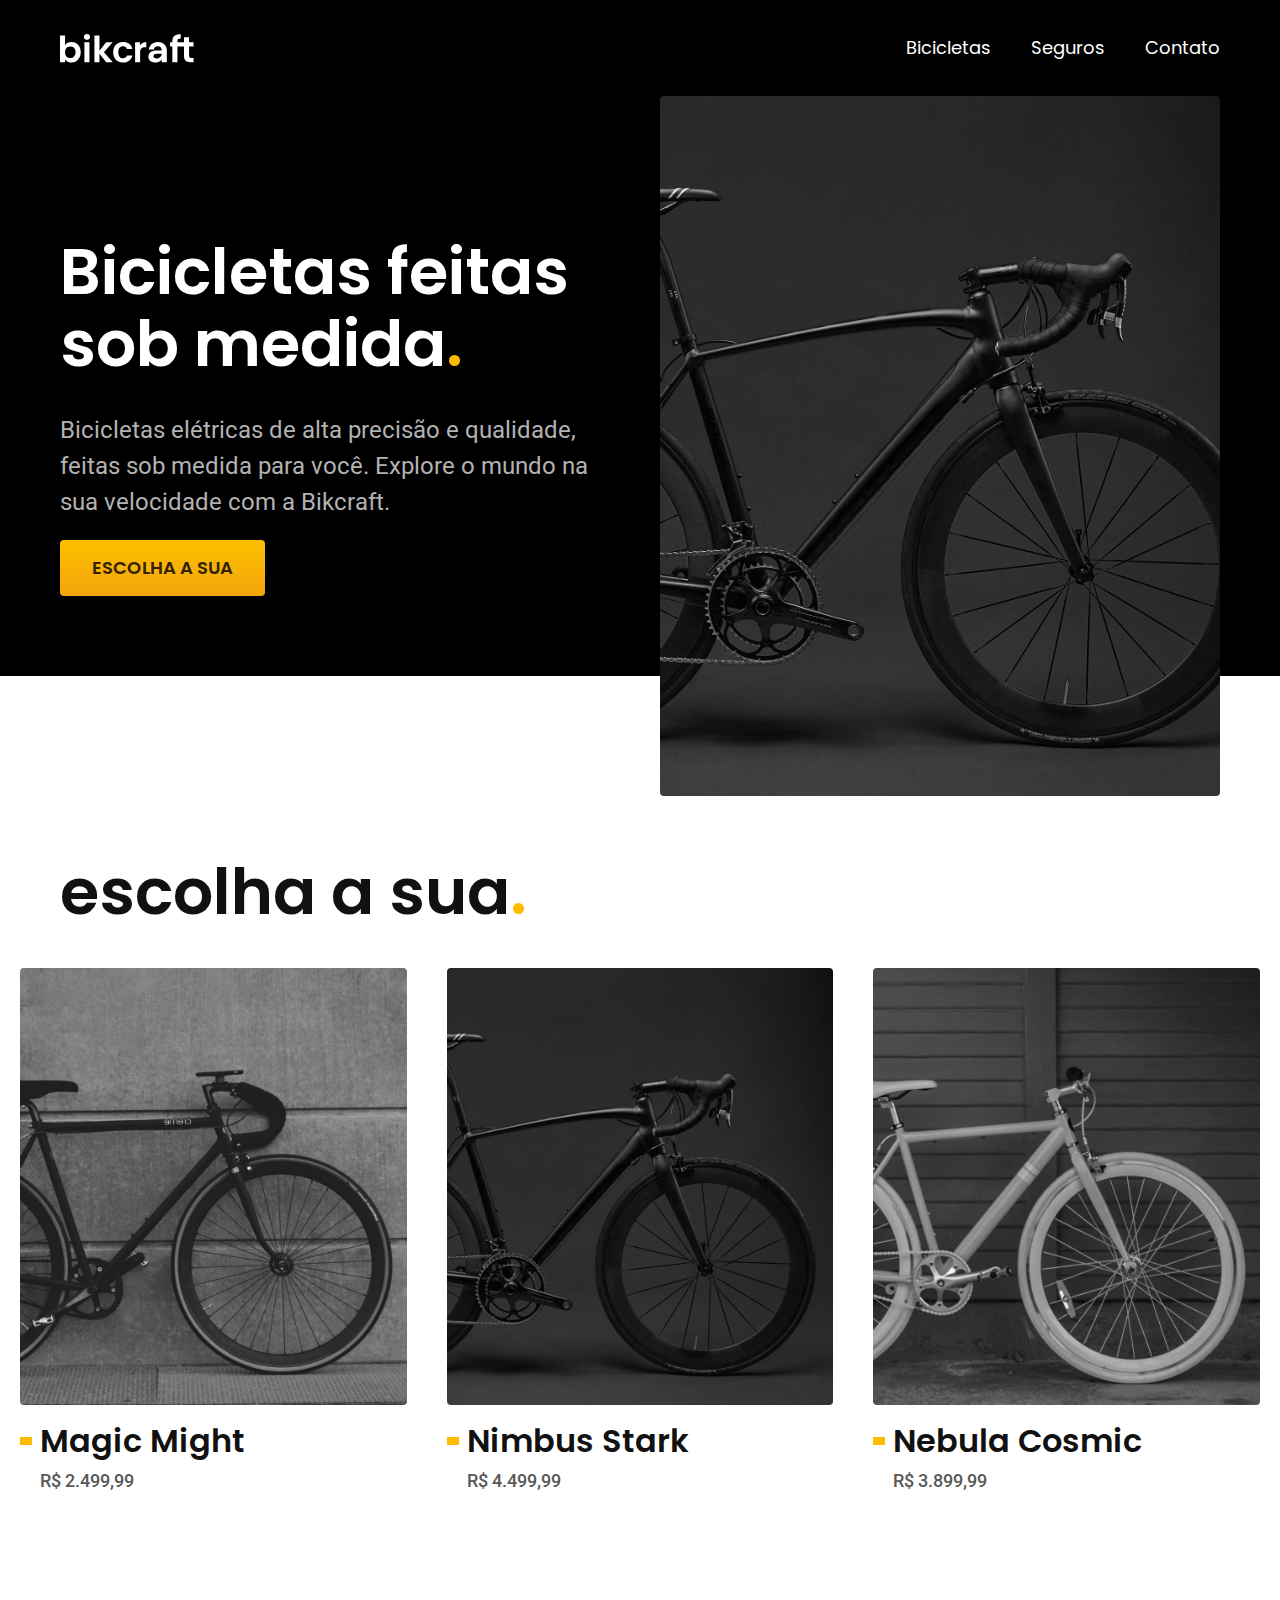
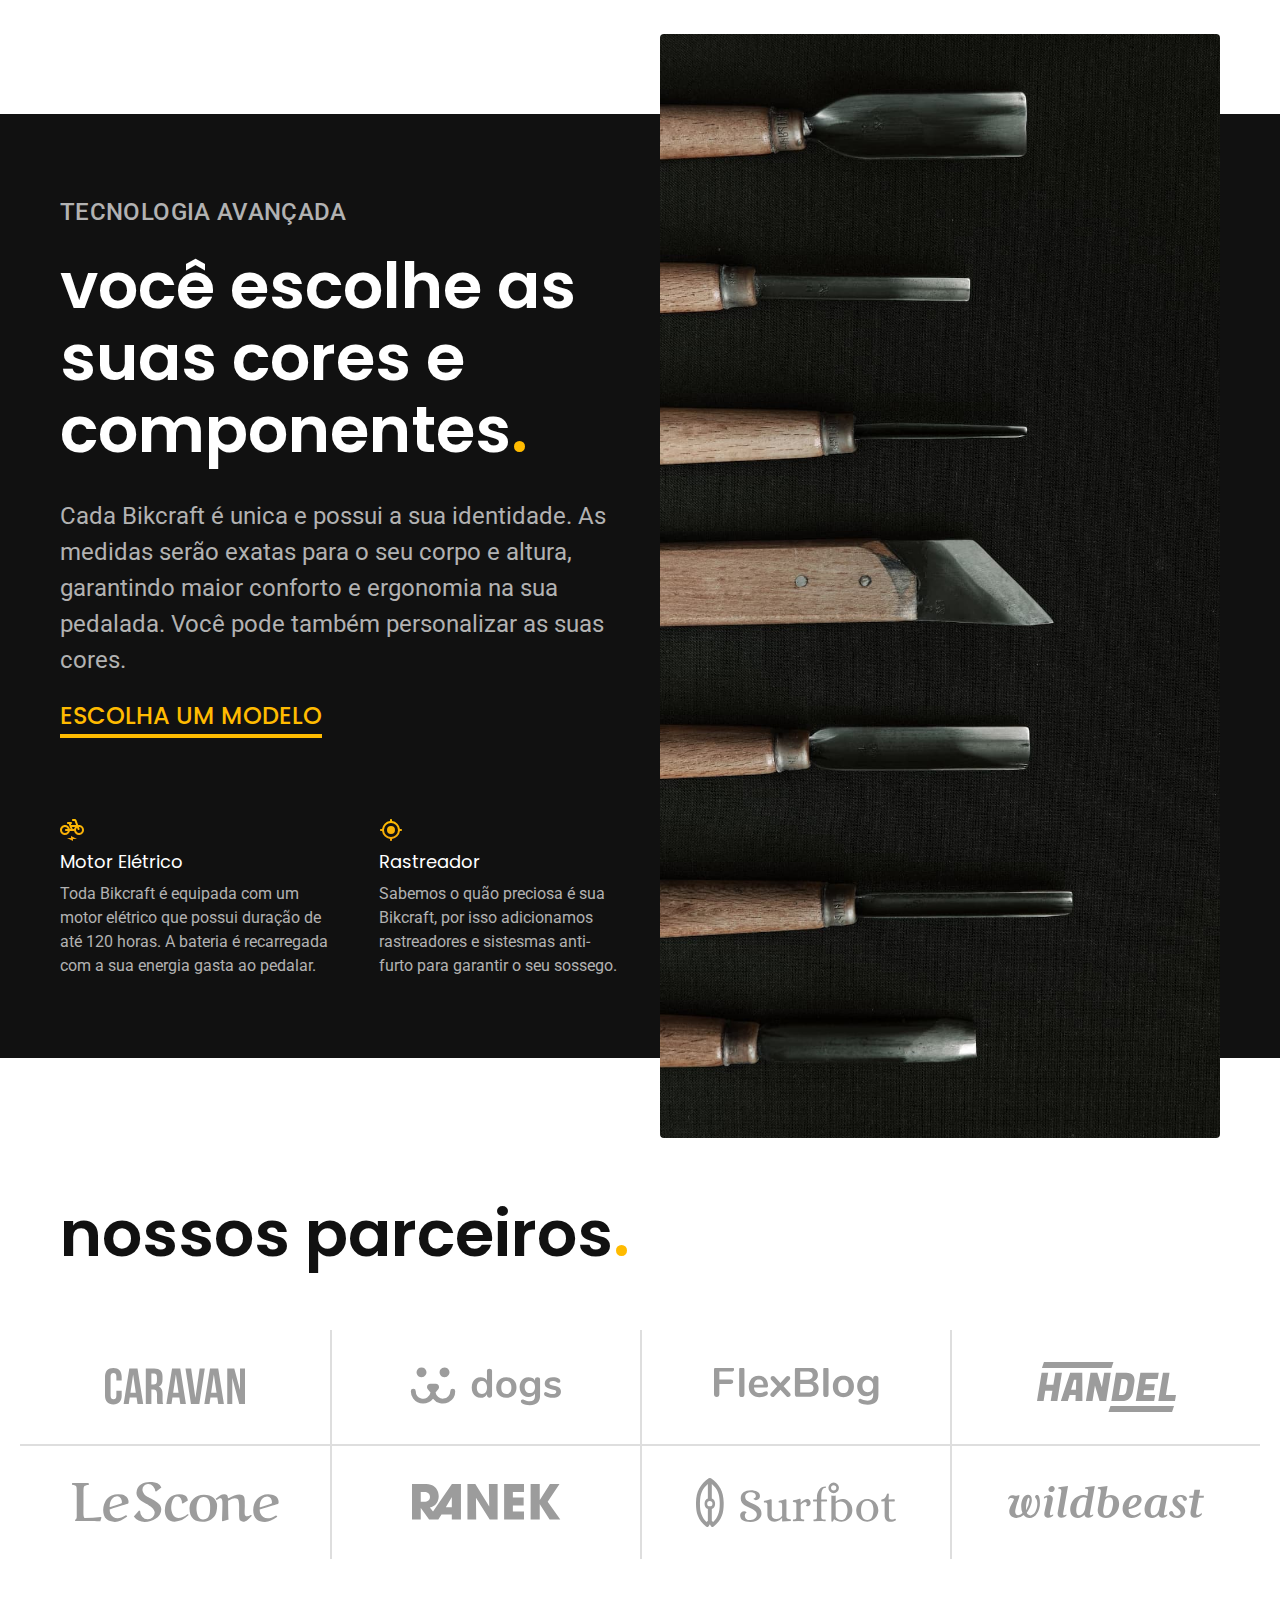
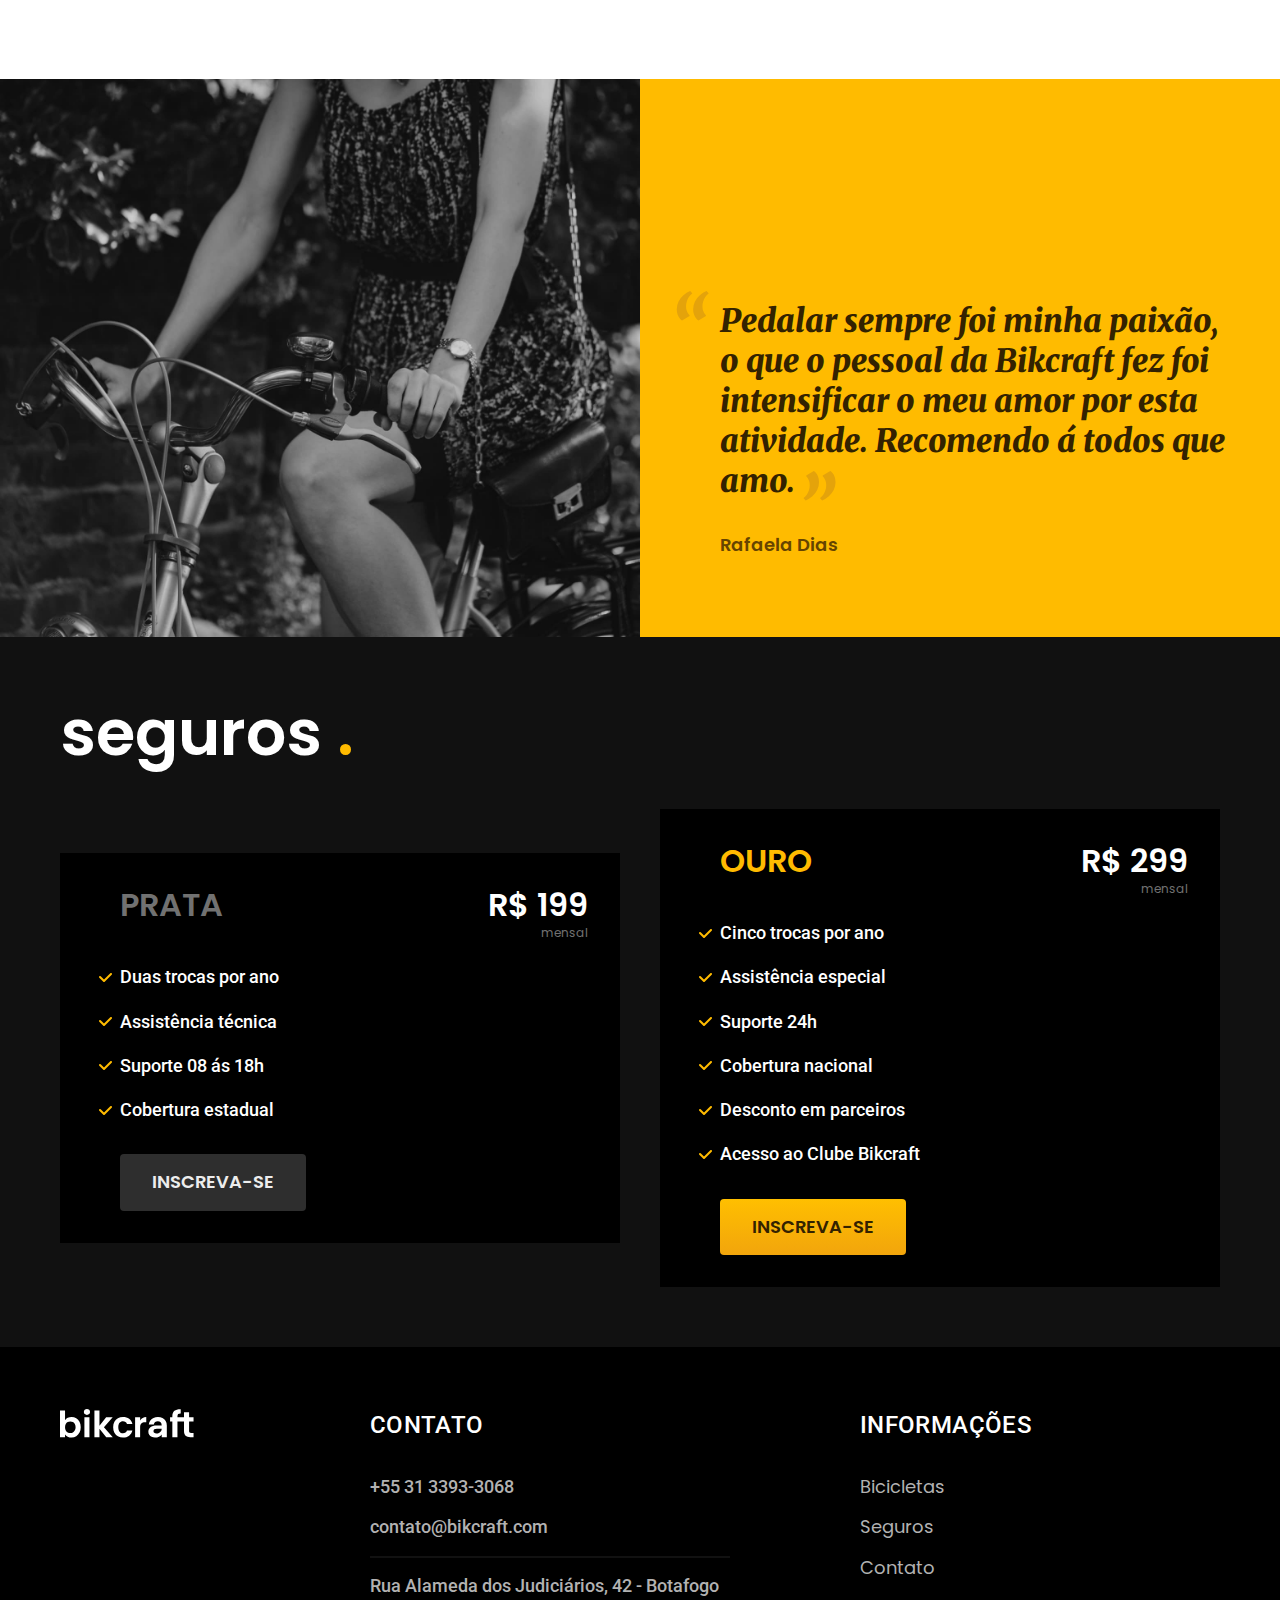
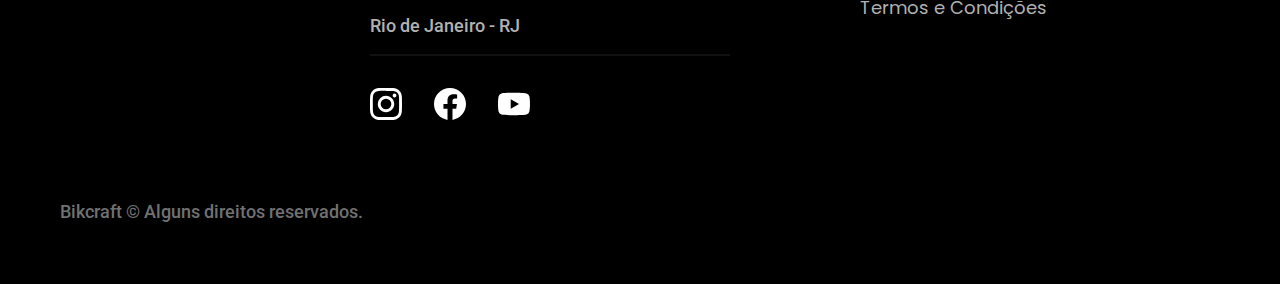
==== index.html @ 50848eaa "Sessão footer home concluída" ====
<!DOCTYPE html>

<html>
  <head>
    <meta charset="UTF-8">
    <meta name="viewport" content="width=device-width, initial-scale=1.0">
    <title>Bikcraft - Bicicletas Elétricas</title>
    <meta name ="description" content="Bicletas elétricas de alta precisão e qualidade, feitas sob medida para o cliente. Explore o mundo na sua velocidade  com a Bikcraft.">
    <link rel="stylesheet" href="css/style.css">
    <link rel="preconnect" href="https://fonts.googleapis.com">
    <link rel="preconnect" href="https://fonts.gstatic.com" crossorigin>
    <link href="https://fonts.googleapis.com/css2?family=Baloo+2:wght@400;500;600;700&family=IBM+Plex+Mono:ital,wght@0,100;0,200;0,300;0,400;0,500;0,600;0,700;1,100;1,200;1,300;1,400;1,500;1,600;1,700&family=Poppins:wght@400;600&family=Roboto:wght@400;500&display=swap" rel="stylesheet">
    <link rel="preconnect" href="https://fonts.googleapis.com">
    <link rel="preconnect" href="https://fonts.gstatic.com" crossorigin>
    <link href="https://fonts.googleapis.com/css2?family=Baloo+2:wght@400;500;600;700&family=IBM+Plex+Mono:ital,wght@0,100;0,200;0,300;0,400;0,500;0,600;0,700;1,100;1,200;1,300;1,400;1,500;1,600;1,700&family=Merriweather:ital,wght@1,900&family=Poppins:wght@400;600&family=Roboto:ital@0;1&display=swap" rel="stylesheet">
  </head>

  <body>
    <!--Cabeçalho-->
    <header class="header-bg">
      <div class="header-container container">
        <a href="./">
          <img src="./img/bikcraft.svg" alt="Logomarca Bikcraft">
        </a>
        <!--Navegação primária do site-->
        <nav aria-label="primaria">
          <ul class="header-menu font-1-m cor-0">
            <li><a href="./bicicletas.html">Bicicletas</a></li>
            <li><a href="./seguros.html">Seguros</a></li>
            <li><a href="./contato.html">Contato</a></li>
          </ul>
        </nav>
      </div>
    </header>
    <main class="introducao-bg">
      <div class="introducao container">
        <div class="introducao-conteudo">
          <h1 class="font-1-xxl">
            Bicicletas feitas sob medida<span class="cor-p1">.</span>
          </h1>
          <p class="font-2-l cor-5">
            Bicicletas elétricas de alta precisão e qualidade, feitas sob medida para você. Explore o mundo na sua velocidade com a Bikcraft.
          </p>
          <a href="./bicicletas.html" class="botao">Escolha a sua</a>
        </div>
        <div class="introducao-imagem">
          <img src="./img/fotos/introducao.jpg" alt="Bicicleta elétrica preta.">
        </div>
      </div>
    </main>
    <article class="bicicletas-lista">
      <h2 class="container font-1-xxl">
        escolha a sua<span class="cor-p1">.</span>
      </h2>

      <ul>
        <li>
          <a href="./bicicletas/magic.html">
            <img src="./img/bicicletas/magic-home.jpg" alt="Bicicleta preta">
            <h3 class="font-1-xl">Magic Might</h3>
            <span class="font-2-m cor-8">R$ 2.499,99</span>
          </a>
        </li>

        <li>
          <a href="./bicicletas/nimbus.html">
            <img src="./img/bicicletas/nimbus-home.jpg" alt="Bicicleta preta">
            <h3 class="font-1-xl">Nimbus Stark</h3>
            <span class="font-2-m cor-8">R$ 4.499,99</span>
          </a>
        </li>

        <li>
          <a href="./bicicletas/nebula.html">
            <img src="./img/bicicletas/nebula-home.jpg" alt="Bicicleta branca">
            <h3 class="font-1-xl">Nebula Cosmic</h3>
            <span class="font-2-m cor-8">R$ 3.899,99</span>
          </a>
        </li>
      </ul>
    </article>

    <article class="tecnologia-bg">
      <div class="tecnologia container">
        <div class="tecnologia-conteudo">
          <span class="font-2-l-b cor-5">Tecnologia Avançada</span>
          <h2 class="font-1-xxl cor-0">você escolhe as suas cores e componentes<span class="cor-p1">.</span></h2>
          <p class="font-2-l cor-5">Cada Bikcraft é unica e possui a sua identidade. As medidas serão exatas para o seu corpo e altura, garantindo maior conforto e ergonomia na sua pedalada. Você pode também personalizar as suas cores.</p>
          <a href="./bicicletas.html" class="link">Escolha um modelo</a>

          <div class="tecnologia-vantagens">
            <div>
              <img src="./img/icones/eletrica.svg" alt="">
              <h3 class="font-1-m cor-0">Motor Elétrico</h3>
              <p class="font-2-s cor-5">Toda Bikcraft é equipada com um motor elétrico que possui duração de até 120 horas. A bateria é recarregada com a sua energia gasta ao pedalar.</p>
            </div>

            <div class="tecnologia-vantagens">
              <div>
                <img src="./img/icones/rastreador.svg" alt="">
                <h3 class="font-1-m cor-0">Rastreador</h3>
                <p class="font-2-s cor-5">Sabemos o quão preciosa é sua Bikcraft, por isso adicionamos rastreadores e sistesmas anti-furto para garantir o seu sossego.</p>
              </div>
            </div>
          </div>
        </div>

        <div class="tecnologia-imagem">
          <img src="./img/fotos/tecnologia.jpg" alt="">
        </div>
      </div>
    </article>

    <section class="parceiros" aria-label="Nossos Parceiros">
      <h2 class="container font-1-xxl">nossos parceiros<span class="cor-p1">.</span></h2>
      <ul>
        <li><img src="./img/parceiros/caravan.svg" alt="Caravan"></li>
        <li><img src="./img/parceiros/dogs.svg" alt="Dogs"></li>
        <li><img src="./img/parceiros/flexblog.svg" alt="Flexblog"></li>
        <li><img src="./img/parceiros/handel.svg" alt="Handel"></li>
        <li><img src="./img/parceiros/lescone.svg" alt="Lescone"></li>
        <li><img src="./img/parceiros/ranek.svg" alt="Ranek"></li>
        <li><img src="./img/parceiros/surfbot.svg" alt="Surfbot"></li>
        <li><img src="./img/parceiros/wildbeast.svg" alt="Wildbeast"></li>
      </ul>
    </section>
    
    <section class="depoimento" aria-label="Depoimento">
      <div>
        <img src="./img/fotos/depoimento.jpg" alt="Pessoa pedalando com uma bicicleta Bikcraft">
      </div>

      <div class="depoimento-conteudo">
        <blockquote class="font-1-xl cor-p5"> <!--indica que o texto incluído é uma longa citação. -->
          <p>
            Pedalar sempre foi minha paixão, o que o pessoal da Bikcraft fez foi intensificar o meu amor por esta atividade. Recomendo á todos que amo.
          </p>
        </blockquote>
        <span class="font-1-m-b cor-p4">Rafaela Dias</span>
      </div>
    </section>

    <article class="seguros-bg">
      <div class="seguros container">
        <h2 class="font-1-xxl cor-0">seguros <span class="cor-p1">.</span></h2>

        <div class="seguros-item">
          <h3 class="font-1-xl cor-6">PRATA</h3>
          <span class="font-1-xl cor-0">R$ 199 <span class="font-1-xs cor-6">mensal</span></span>
          <!--Lista benefícios-->
          <ul class="font-2-m cor-0">
            <li>Duas trocas por ano</li>
            <li>Assistência técnica</li>
            <li>Suporte 08 ás 18h</li>
            <li>Cobertura estadual</li>
          </ul>
          <a class="botao secundario" href="./orcamento.html">Inscreva-se</a>
        </div>

        <div class="seguros-item">
          <h3 class="font-1-xl cor-p1">OURO</h3>
          <span class="font-1-xl cor-0">R$ 299 <span class="font-1-xs cor-6">mensal</span></span>
          <!--Lista benefícios-->
          <ul class="font-2-m cor-0">
            <li>Cinco trocas por ano</li>
            <li>Assistência especial</li>
            <li>Suporte 24h</li>
            <li>Cobertura nacional</li>
            <li>Desconto em parceiros</li>
            <li>Acesso ao Clube Bikcraft</li>
          </ul>
          <a class="botao" href="./orcamento.html">Inscreva-se</a>
        </div>
      </div>
    </article>

    <footer class="footer-bg">
      <div class="footer container">
        <img src="./img/bikcraft.svg" alt="Bikcraft">
        <div class="footer-contato">
          <h3 class="font-2-l-b cor-0">Contato</h3>
          <ul class="font-2-m cor-5">
            <li><a href="tel:+552133933068">+55 31 3393-3068</a></li><!-- com o href assim pelo celular ao clicar no link direciona para ligar para o número-->
            <li><a href="mailto:contato@bikcraft.com">contato@bikcraft.com</a></li>
            <li>Rua Alameda dos Judiciários, 42 - Botafogo</li>
            <li>Rio de Janeiro - RJ</li>
          </ul>
          <div class="footer-redes">
            <a href="./">
              <img src="./img/redes/instagram.svg" alt="Instagram">
            </a>

            <a href="./">
              <img src="./img/redes/facebook.svg" alt="Facebook">
            </a>

            <a href="./">
              <img src="./img/redes/youtube.svg" alt="Youtube">
            </a>
          </div>
        </div>

        <div class="footer-informacoes">
          <h3 class="font-2-l-b cor-0">Informações</h3>
          <nav>
            <ul class="font-1-m cor-5">
              <li><a href="./bicicletas.html">Bicicletas</a></li>
              <li><a href="./seguros.html">Seguros</a></li>
              <li><a href="./contato.html">Contato</a></li>
              <li><a href="./termos.html">Termos e Condições</a></li>
            </ul>
          </nav>
        </div>
        <p class="footer-copy font-2-m cor-6">Bikcraft © Alguns direitos reservados.</p>
      </div>
    </footer>

  </body>
</html>
---- css/style.css ----
/*Importando tudo diretamente no style*/
@import"../css/global/header.css";
@import"../css/global/footer.css";
@import"../css/global/global.css";


@import"../css/utilidades/tipografia.css";
@import"../css/utilidades/cores.css";

/*Utilidades*/
@import"../css/utilidades/componentes.css";

/*Bicicletas*/
@import"../css/bicicletas/bicicletas-lista.css";

/*Página home*/
@import"../css/home/introducao.css";
@import"../css/home/tecnologia.css";
@import"../css/home/parceiros.css";
@import"../css/home/depoimento.css";

/*Seguros*/
@import"../css/seguros/seguros.css";
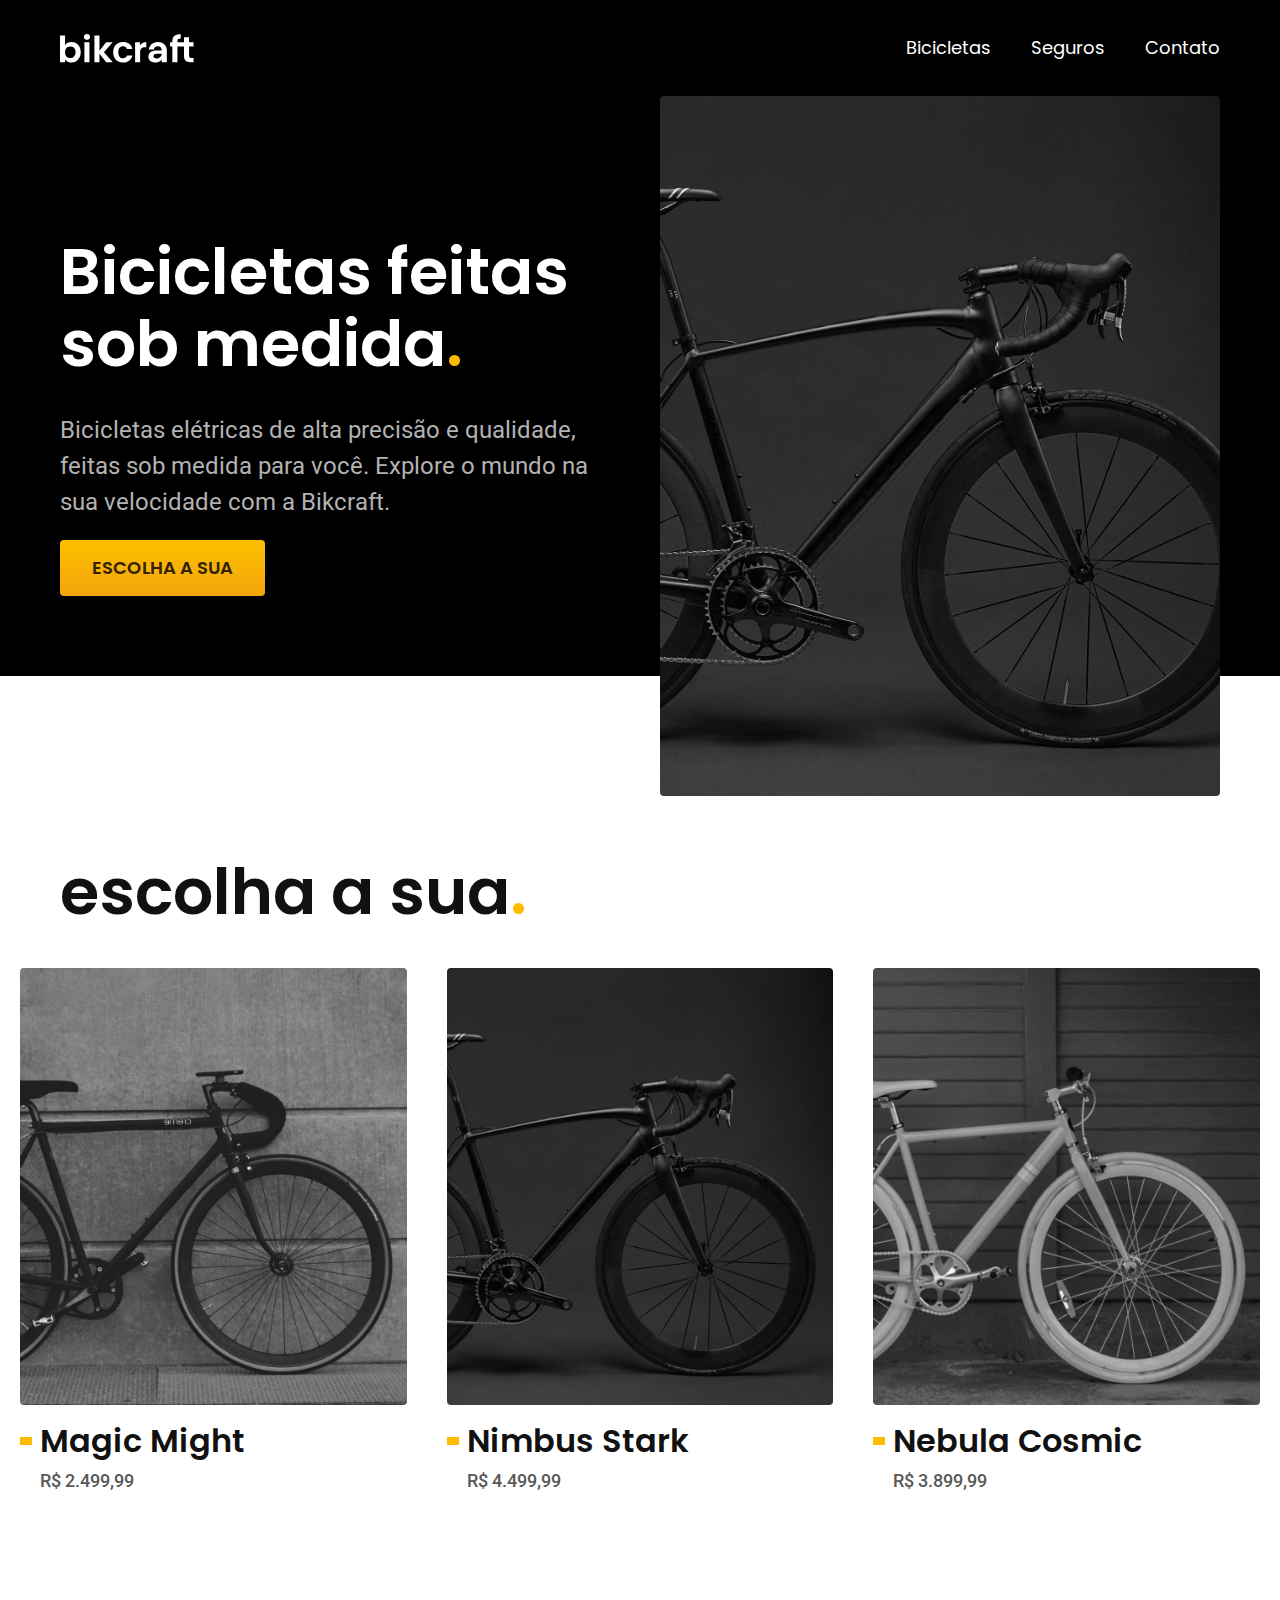
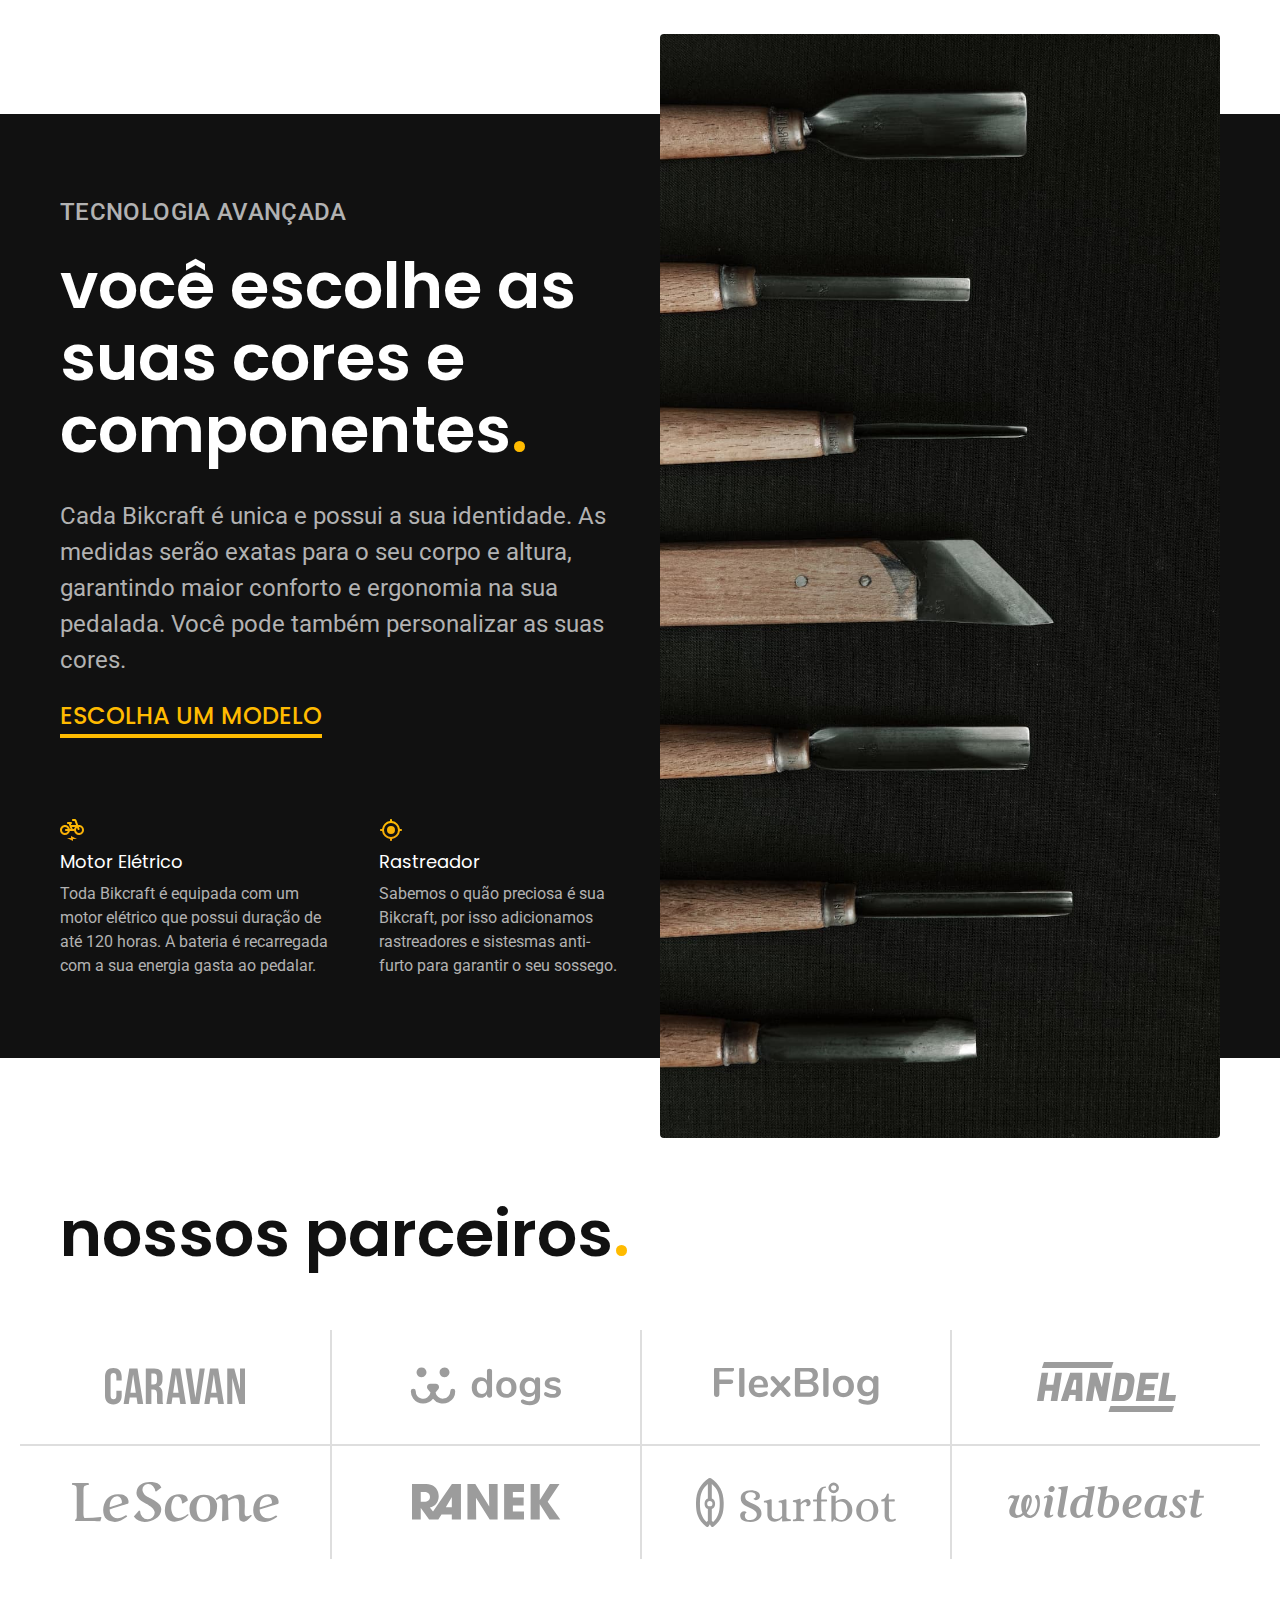
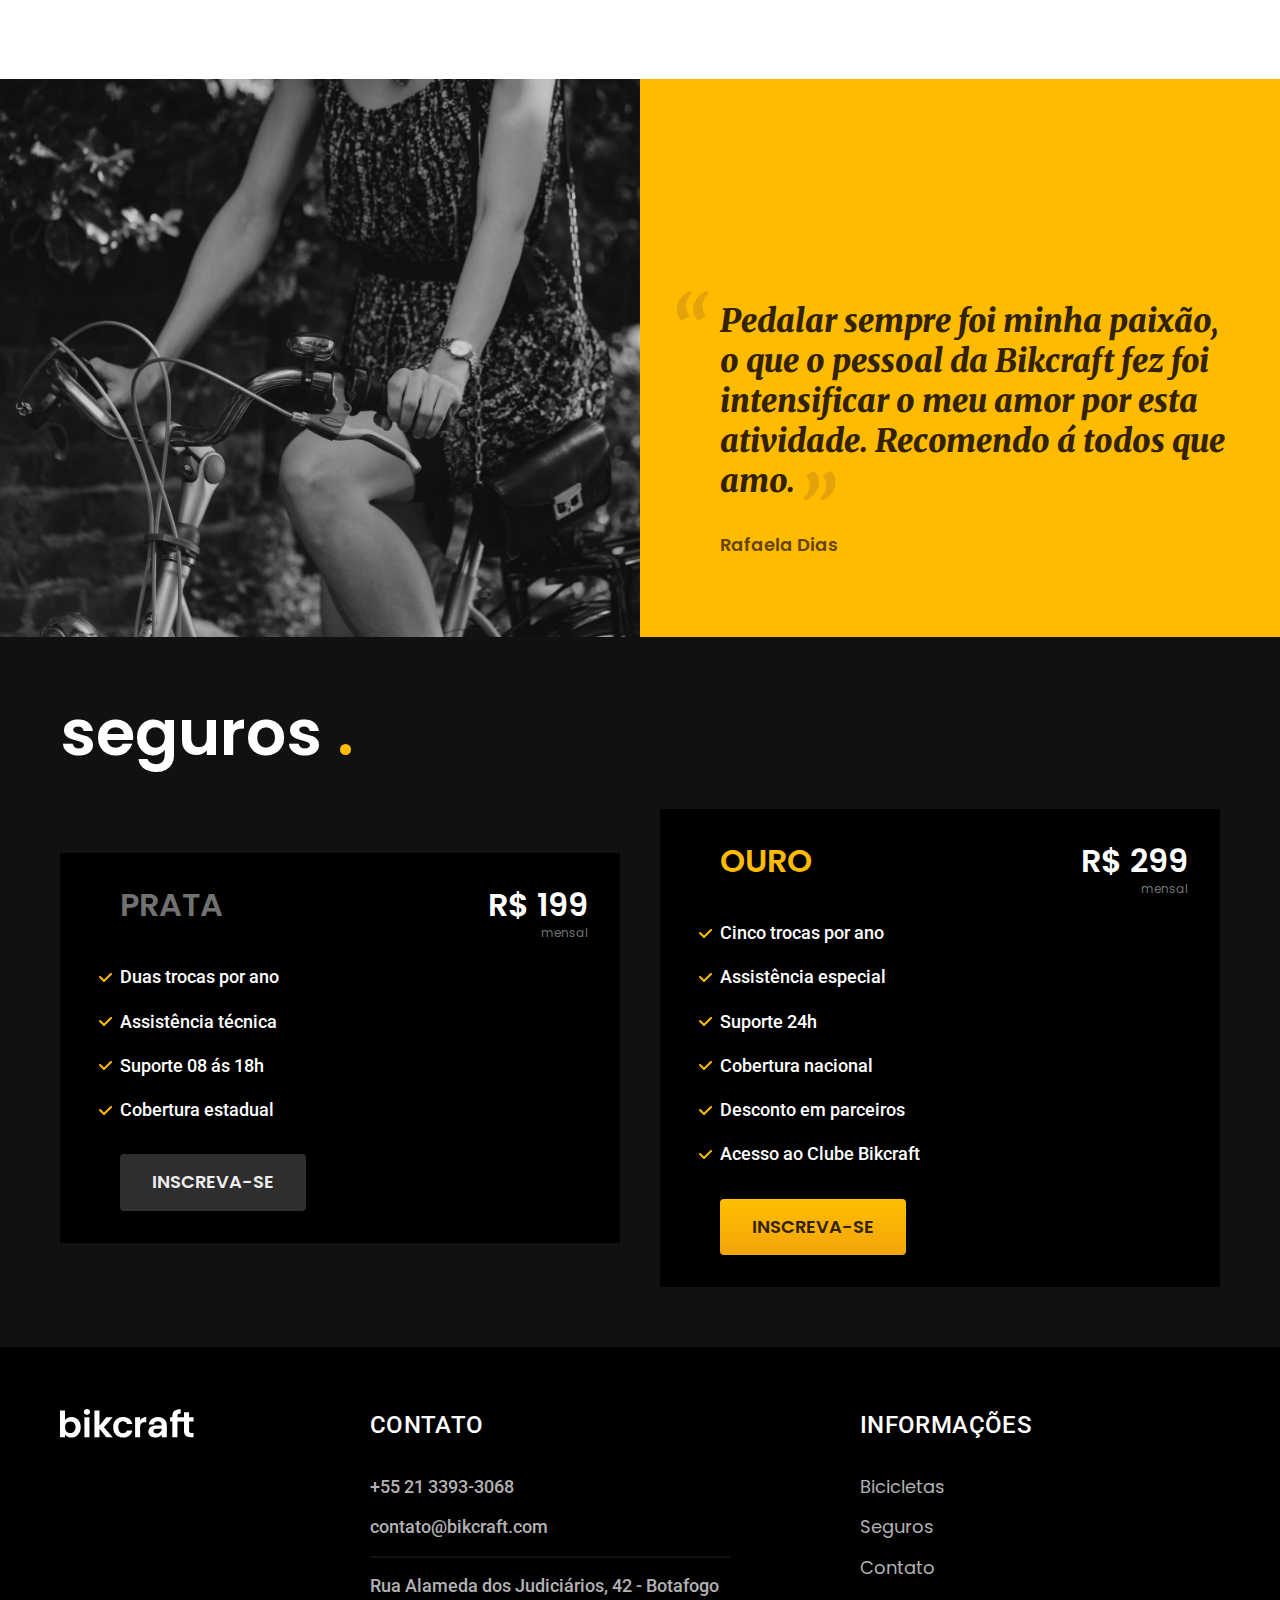
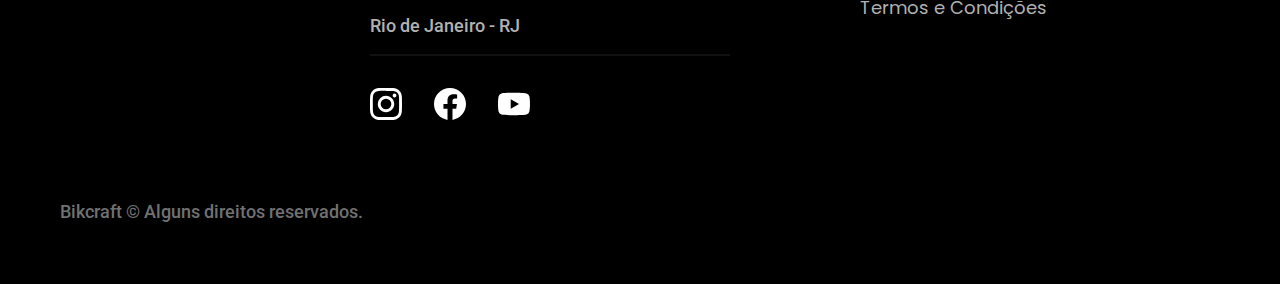
==== commit 449a3571: "Alterações no texto do site" ====
--- a/index.html
+++ b/index.html
@@ -180,7 +180,7 @@
         <div class="footer-contato">
           <h3 class="font-2-l-b cor-0">Contato</h3>
           <ul class="font-2-m cor-5">
-            <li><a href="tel:+552133933068">+55 31 3393-3068</a></li><!-- com o href assim pelo celular ao clicar no link direciona para ligar para o número-->
+            <li><a href="tel:+552133933068">+55 21 3393-3068</a></li><!-- com o href assim pelo celular ao clicar no link direciona para ligar para o número-->
             <li><a href="mailto:contato@bikcraft.com">contato@bikcraft.com</a></li>
             <li>Rua Alameda dos Judiciários, 42 - Botafogo</li>
             <li>Rio de Janeiro - RJ</li>
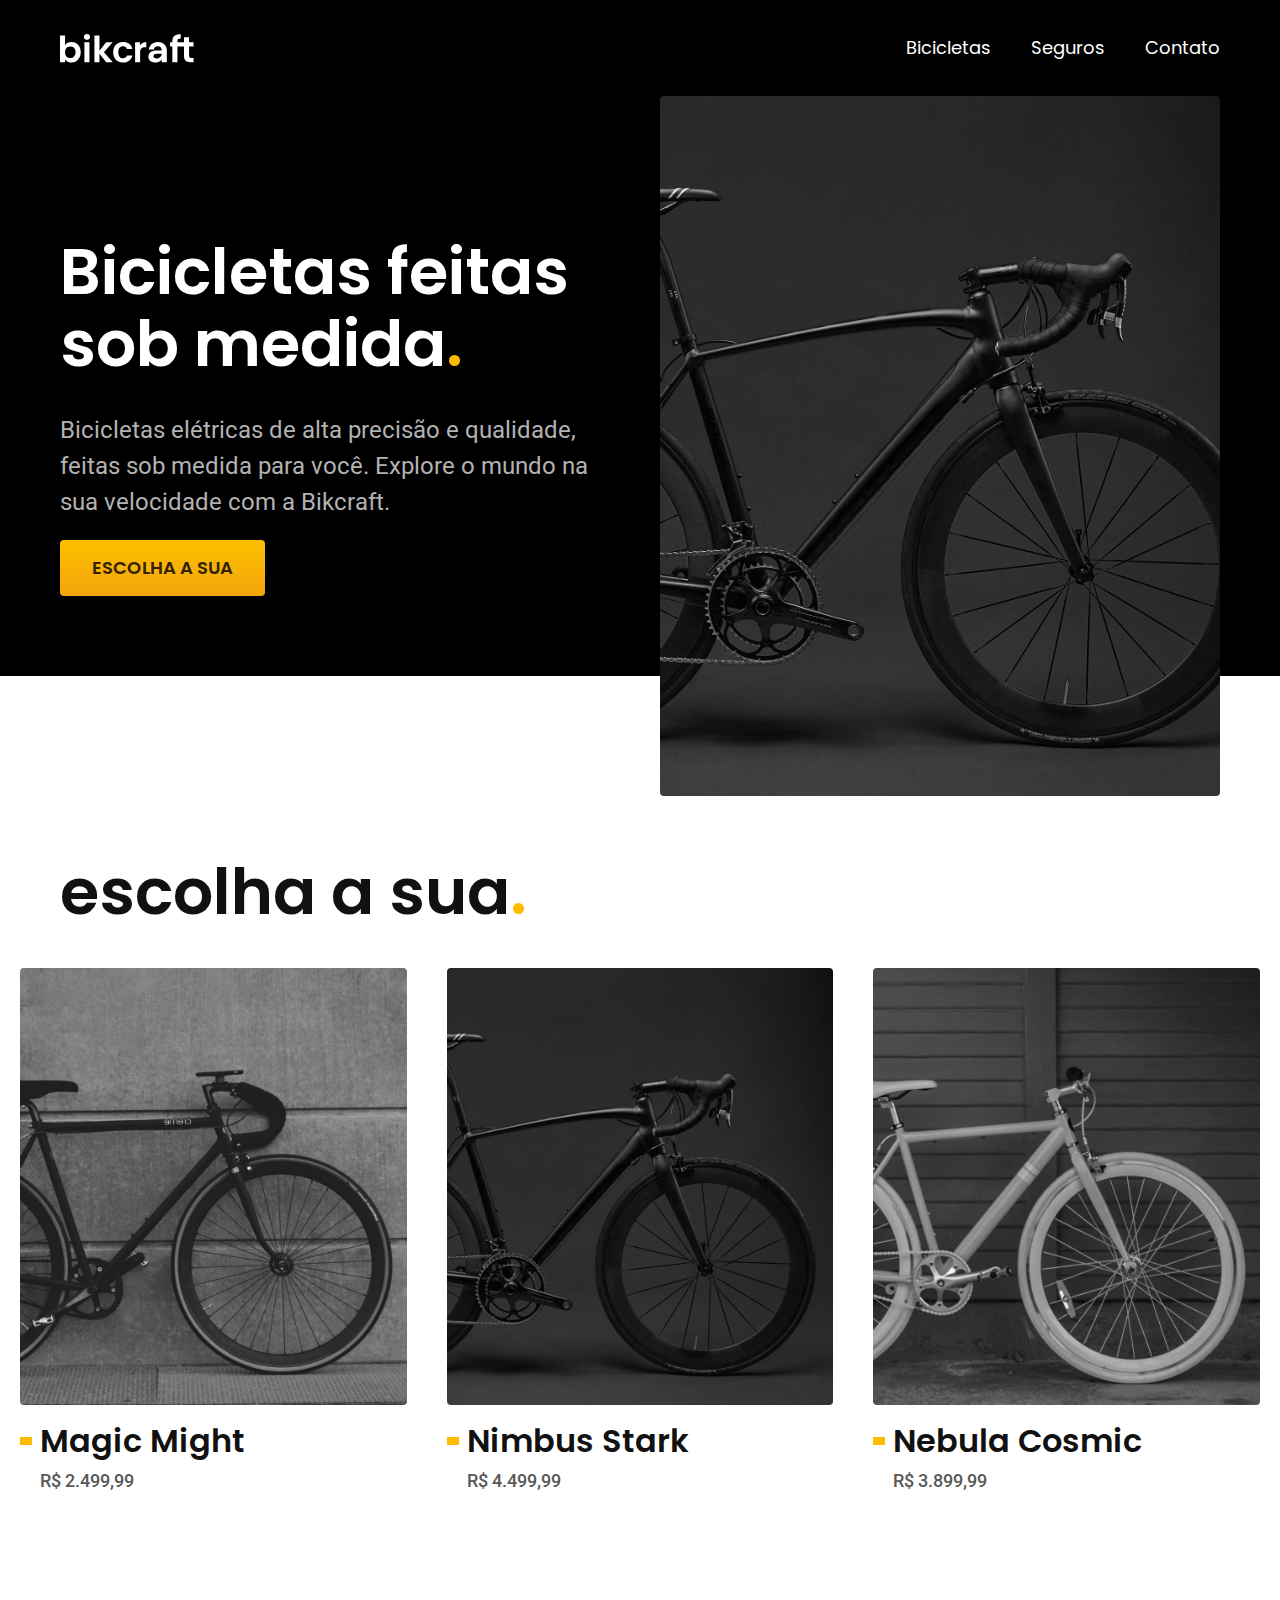
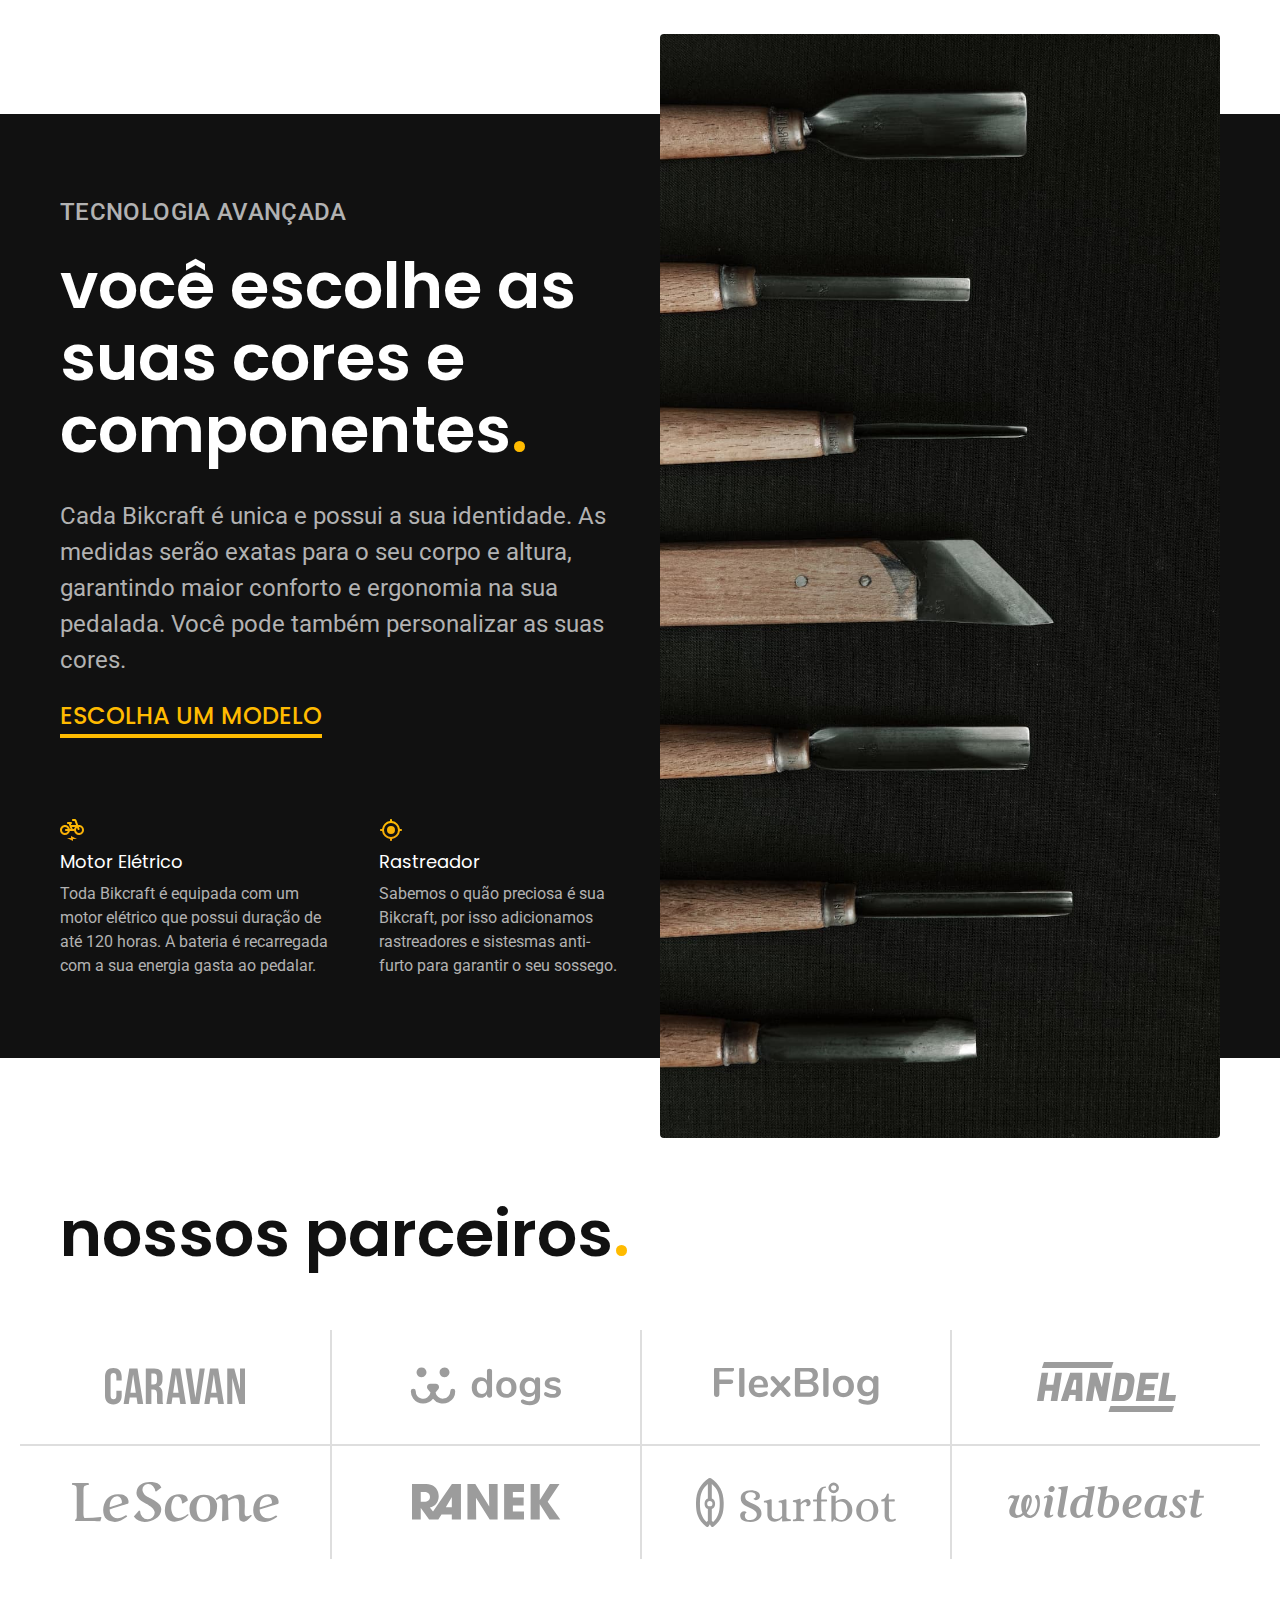
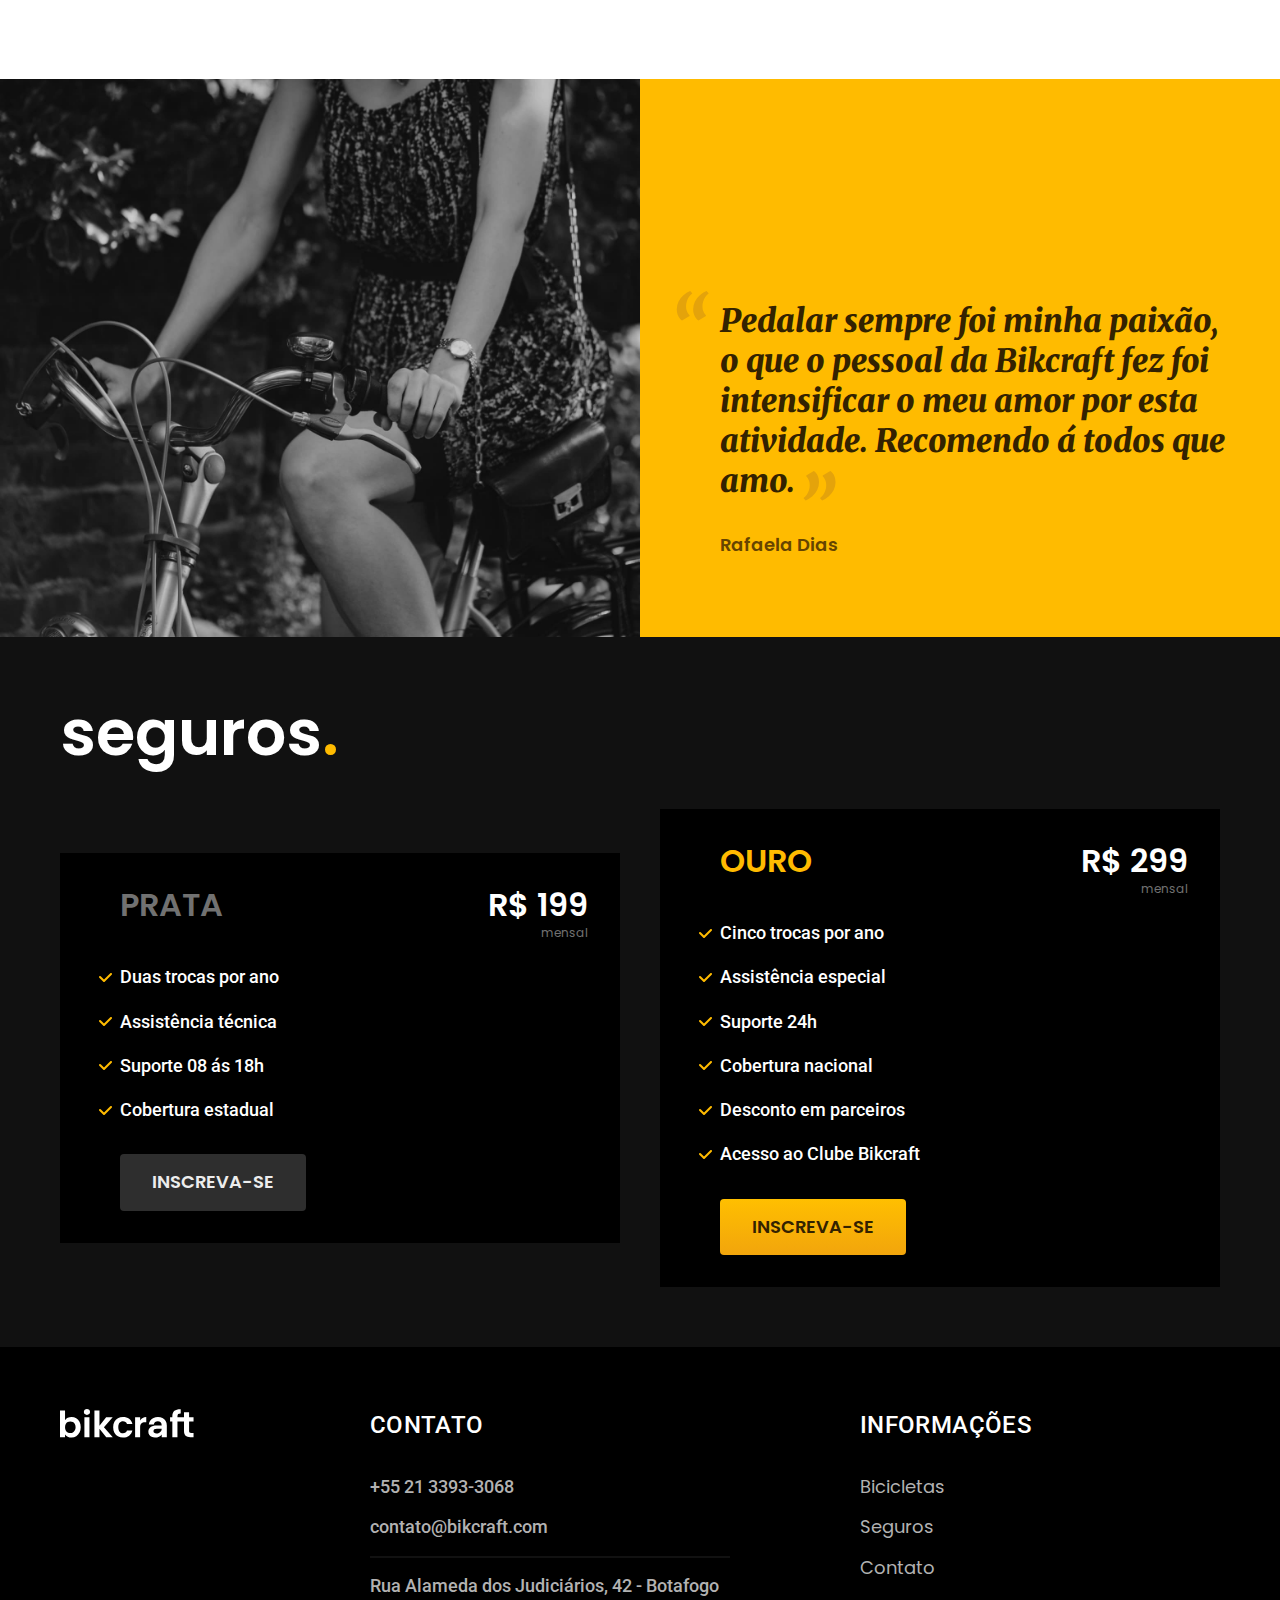
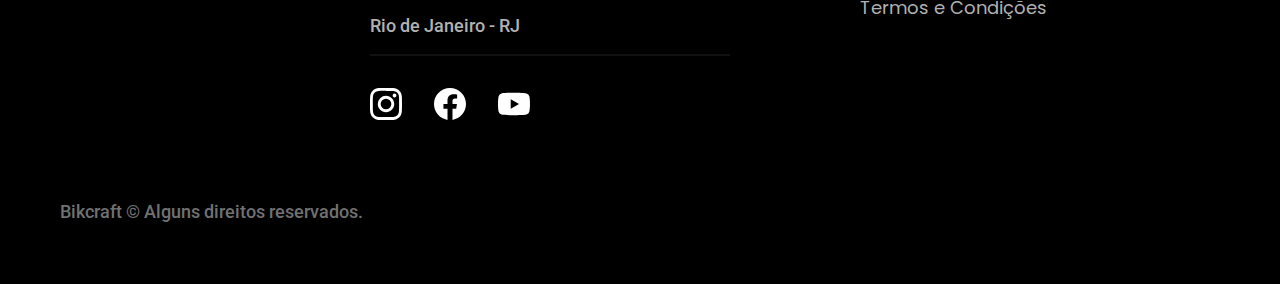
==== commit 3bf5d69f: "Página de termos criada" ====
--- a/index.html
+++ b/index.html
@@ -142,7 +142,7 @@
 
     <article class="seguros-bg">
       <div class="seguros container">
-        <h2 class="font-1-xxl cor-0">seguros <span class="cor-p1">.</span></h2>
+        <h2 class="font-1-xxl cor-0">seguros<span class="cor-p1">.</span></h2>
 
         <div class="seguros-item">
           <h3 class="font-1-xl cor-6">PRATA</h3>
@@ -187,15 +187,15 @@
           </ul>
           <div class="footer-redes">
             <a href="./">
-              <img src="./img/redes/instagram.svg" alt="Instagram">
+              <img src="./img/redes/instagram.svg" class="img-icone" alt="Instagram">
             </a>
 
             <a href="./">
-              <img src="./img/redes/facebook.svg" alt="Facebook">
+              <img src="./img/redes/facebook.svg" class="img-icone" alt="Facebook">
             </a>
 
             <a href="./">
-              <img src="./img/redes/youtube.svg" alt="Youtube">
+              <img src="./img/redes/youtube.svg" class="img-icone" alt="Youtube">
             </a>
           </div>
         </div>
--- a/css/style.css
+++ b/css/style.css
@@ -22,7 +22,11 @@
 /*Seguros*/
 @import"../css/seguros/seguros.css";
 
+/*Termos*/
+@import"../css/termos/termos.css";
 
 
 
 
+
+
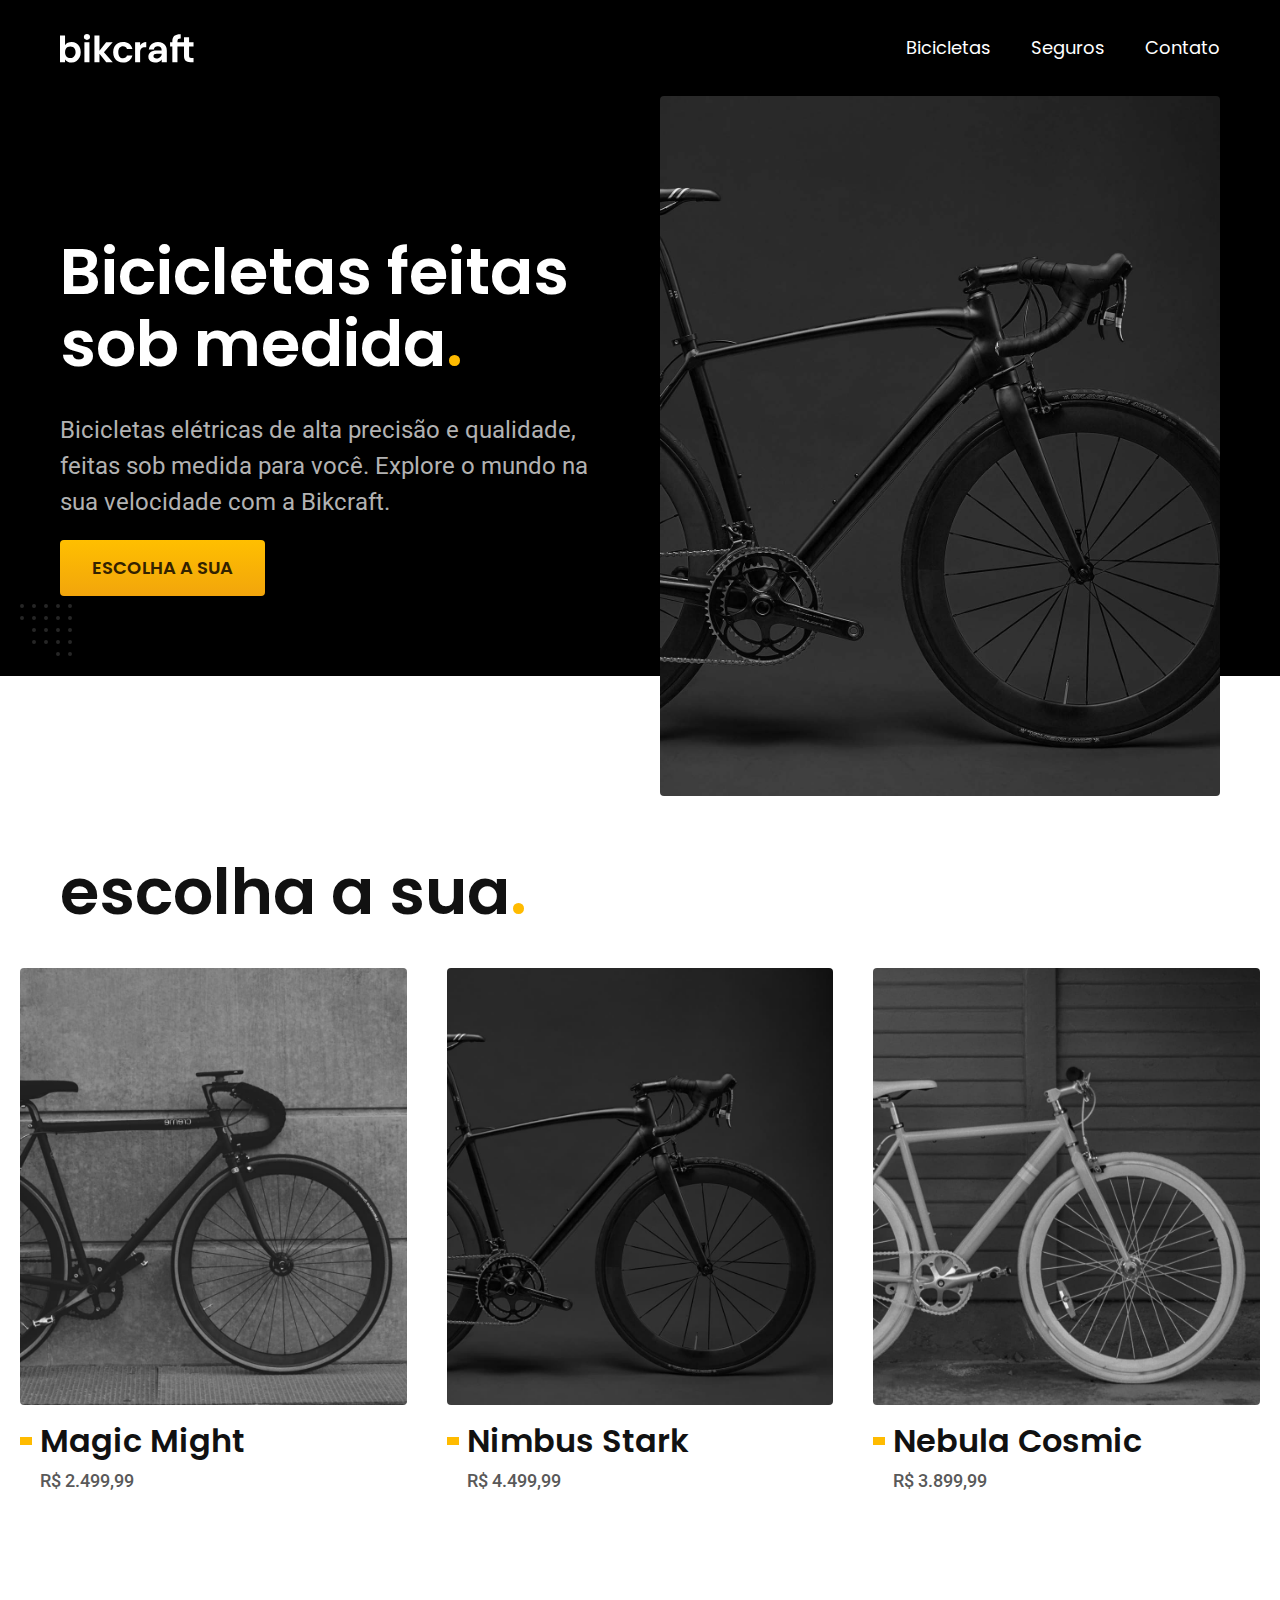
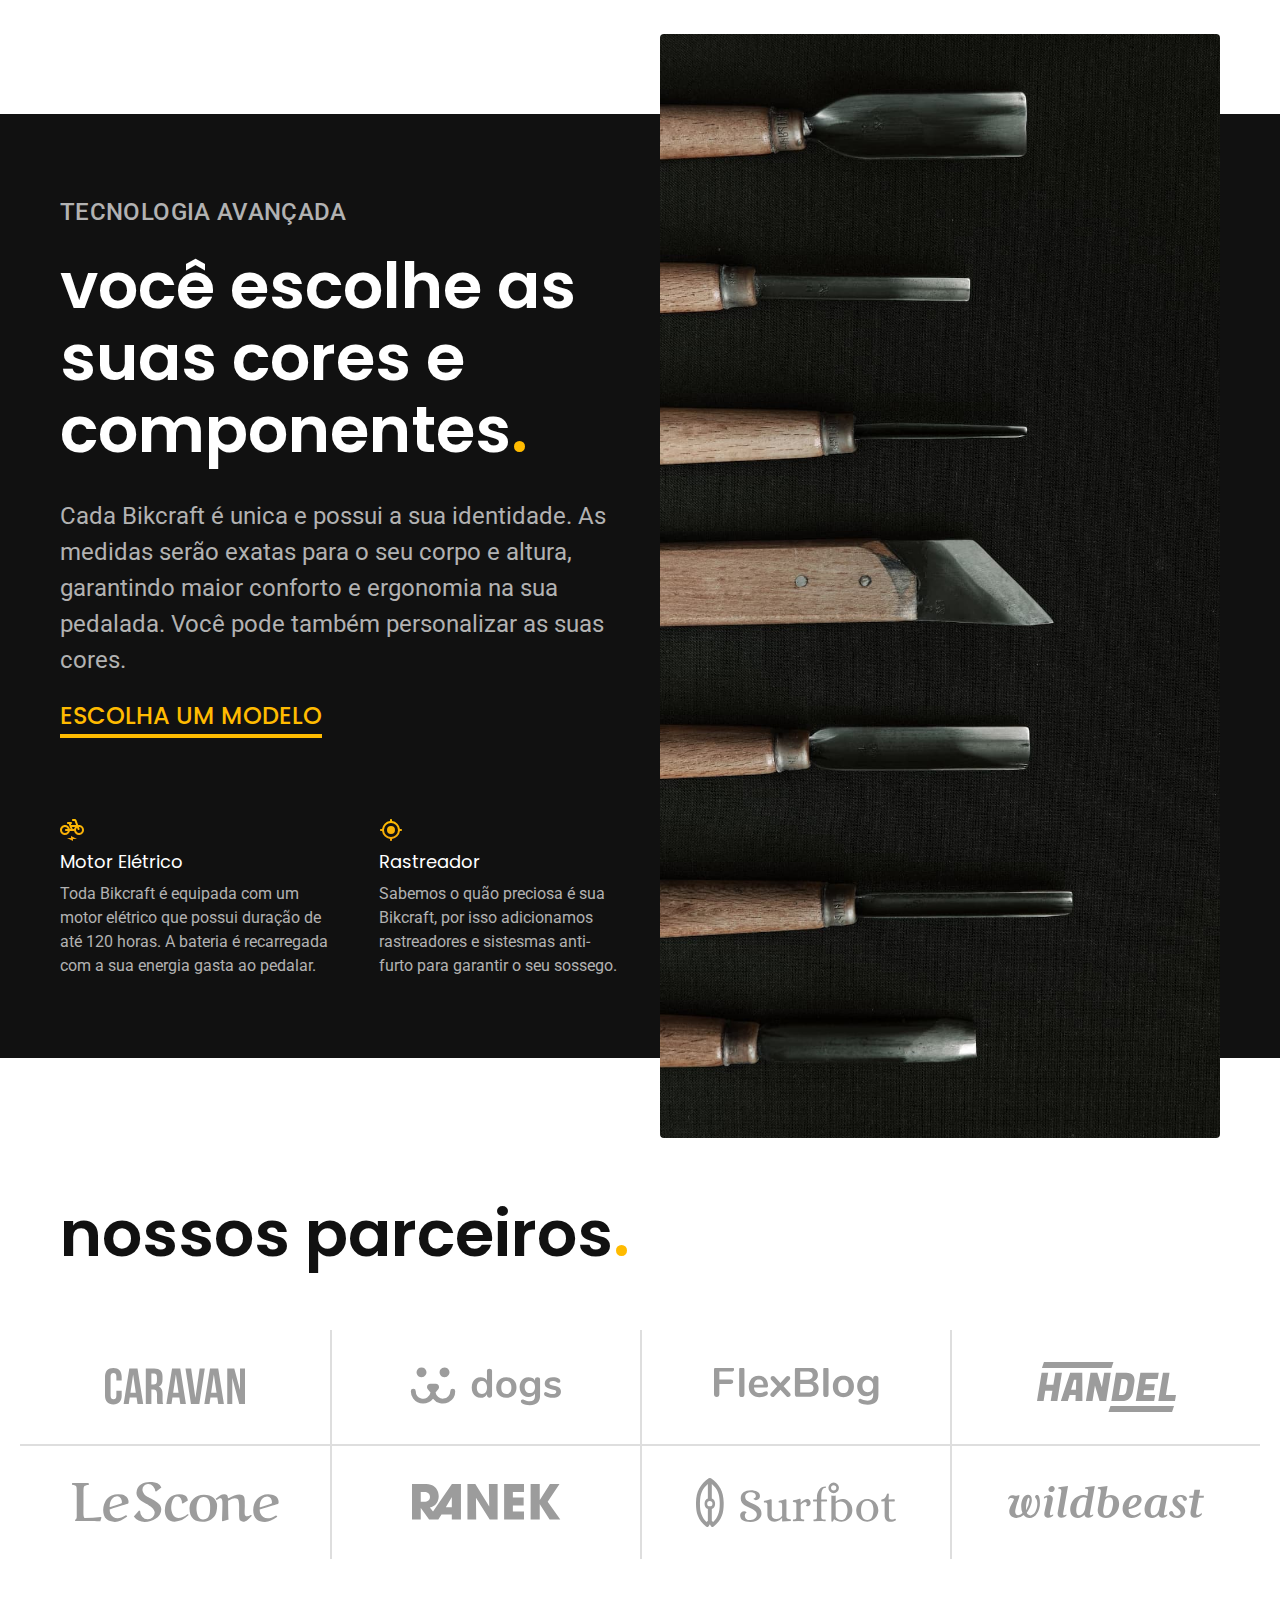
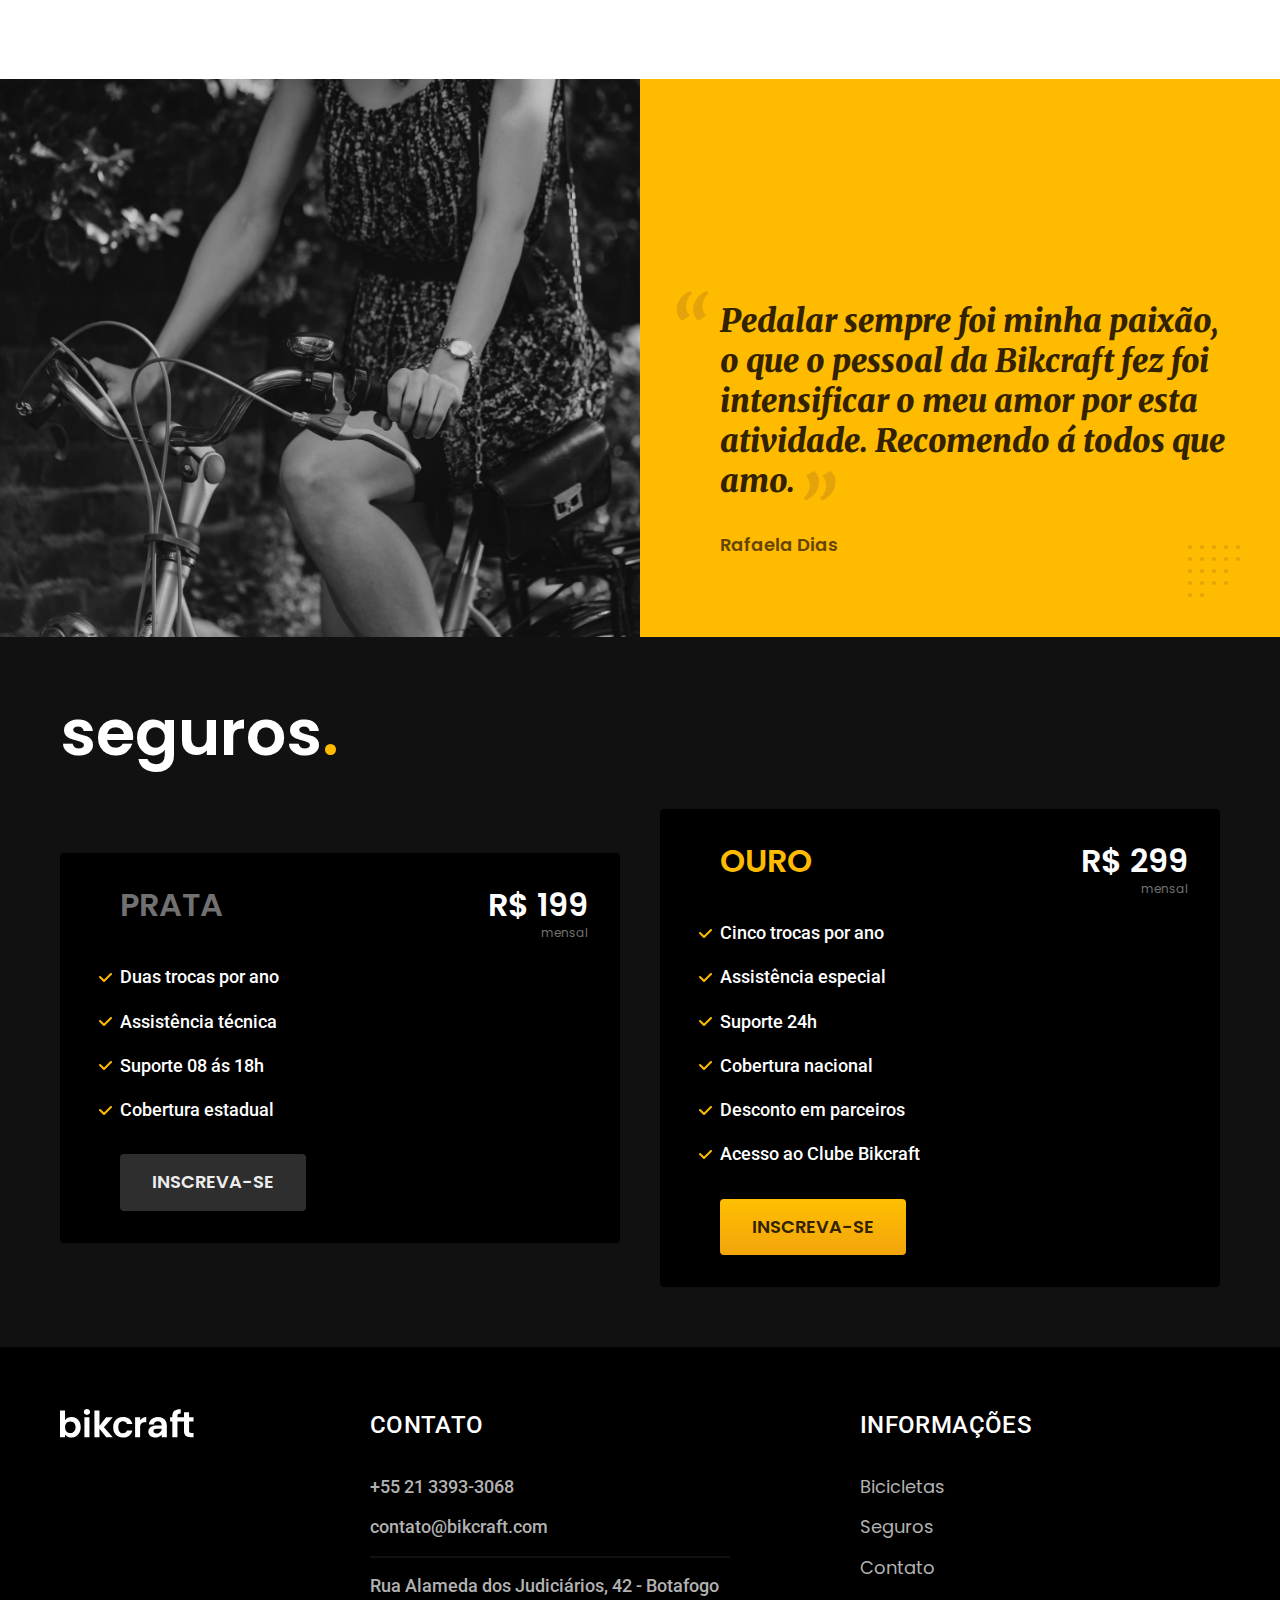
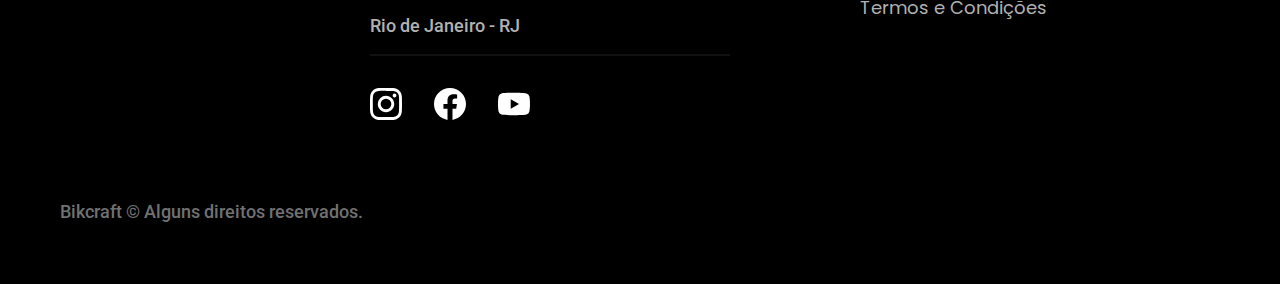
==== commit 6e067ec1: "Alterações de acessibilidade" ====
--- a/index.html
+++ b/index.html
@@ -6,6 +6,7 @@
     <meta name="viewport" content="width=device-width, initial-scale=1.0">
     <title>Bikcraft - Bicicletas Elétricas</title>
     <meta name ="description" content="Bicletas elétricas de alta precisão e qualidade, feitas sob medida para o cliente. Explore o mundo na sua velocidade  com a Bikcraft.">
+    <link rel="preload" href="css/style.css" as="style"> <!--Priorizando o carregamento do CSS-->
     <link rel="stylesheet" href="css/style.css">
     <link rel="preconnect" href="https://fonts.googleapis.com">
     <link rel="preconnect" href="https://fonts.gstatic.com" crossorigin>
@@ -20,7 +21,7 @@
     <header class="header-bg">
       <div class="header-container container">
         <a href="./">
-          <img src="./img/bikcraft.svg" alt="Logomarca Bikcraft">
+          <img src="./img/bikcraft.svg" width="136" height="32"alt="Logomarca Bikcraft">
         </a>
         <!--Navegação primária do site-->
         <nav aria-label="primaria">
@@ -43,9 +44,10 @@
           </p>
           <a href="./bicicletas.html" class="botao">Escolha a sua</a>
         </div>
-        <div class="introducao-imagem">
-          <img src="./img/fotos/introducao.jpg" alt="Bicicleta elétrica preta.">
-        </div>
+        <picture class="introducao-imagem">
+          <source media="(max-width: 800px)" srcset="./img/bicicletas/nimbus.jpg">
+          <img src="./img/fotos/introducao.jpg" width="1280" height="1600" alt="Bicicleta elétrica preta.">
+        </picture>
       </div>
     </main>
     <article class="bicicletas-lista">
--- a/css/style.css
+++ b/css/style.css
@@ -9,9 +9,15 @@
 
 /*Utilidades*/
 @import"../css/utilidades/componentes.css";
+@import"../css/utilidades/formulario.css";
 
 /*Bicicletas*/
 @import"../css/bicicletas/bicicletas-lista.css";
+@import"../css/bicicletas/bicicletas.css";
+
+/*Bicicleta*/
+@import"../bicicleta/bicicleta.css";
+@import"../bicicleta/seguro.css";
 
 /*Página home*/
 @import"../css/home/introducao.css";
@@ -21,6 +27,17 @@
 
 /*Seguros*/
 @import"../css/seguros/seguros.css";
+@import"../css/seguros/vantagens.css";
+@import"../css/seguros/perguntas.css";
+
+/*Contato*/
+@import"../css/contato/contato.css";
+@import"../css/contato/lojas.css";
+@import"../css/contato/formulario.css";
+
+/*Orçamento*/
+@import"../css/orcamento/orcamento.css";
+
 
 /*Termos*/
 @import"../css/termos/termos.css";
--- a/css/style.css
+++ b/css/style.css
@@ -9,9 +9,15 @@
 
 /*Utilidades*/
 @import"../css/utilidades/componentes.css";
+@import"../css/utilidades/formulario.css";
 
 /*Bicicletas*/
 @import"../css/bicicletas/bicicletas-lista.css";
+@import"../css/bicicletas/bicicletas.css";
+
+/*Bicicleta*/
+@import"../bicicleta/bicicleta.css";
+@import"../bicicleta/seguro.css";
 
 /*Página home*/
 @import"../css/home/introducao.css";
@@ -21,6 +27,17 @@
 
 /*Seguros*/
 @import"../css/seguros/seguros.css";
+@import"../css/seguros/vantagens.css";
+@import"../css/seguros/perguntas.css";
+
+/*Contato*/
+@import"../css/contato/contato.css";
+@import"../css/contato/lojas.css";
+@import"../css/contato/formulario.css";
+
+/*Orçamento*/
+@import"../css/orcamento/orcamento.css";
+
 
 /*Termos*/
 @import"../css/termos/termos.css";
